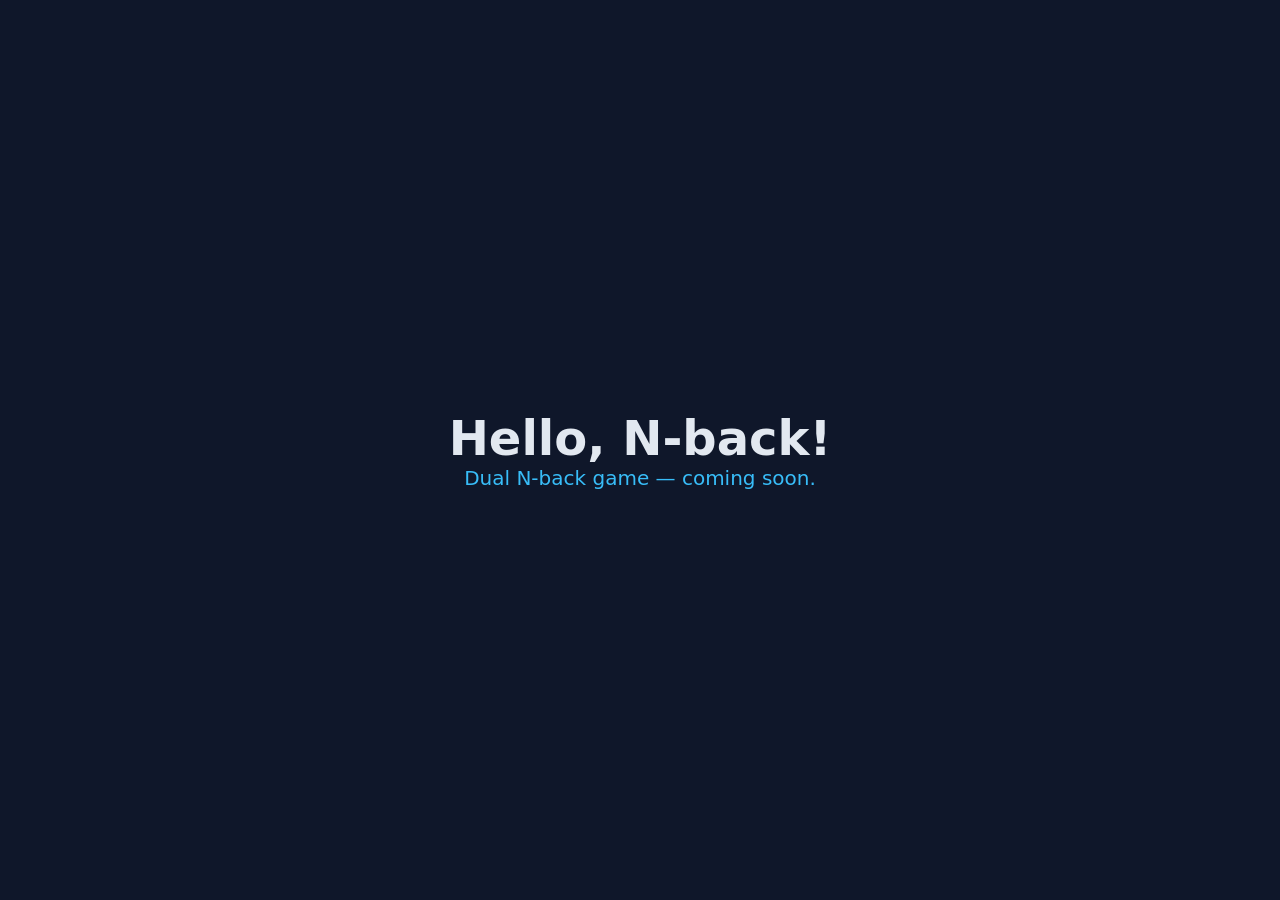
==== index.html @ 2f63798d "Add AGENTS.md, spec/plan docs and Hello World landing page Co-authored-by: JonasWillen <JonasWillen@" ====
<!DOCTYPE html>
<html lang="en">
<head>
  <meta charset="UTF-8" />
  <meta name="viewport" content="width=device-width, initial-scale=1.0, viewport-fit=cover" />
  <meta name="description" content="Dual N-back working-memory game" />
  <meta name="theme-color" content="#1e293b" />
  <title>NBackWeb — Dual N-back</title>
  <style>
    :root {
      --bg: #0f172a;
      --fg: #e2e8f0;
      --accent: #38bdf8;
    }
    * { box-sizing: border-box; }
    html, body { height: 100%; }
    body {
      margin: 0;
      display: flex;
      flex-direction: column;
      align-items: center;
      justify-content: center;
      gap: 0.5rem;
      background: var(--bg);
      color: var(--fg);
      font-family: system-ui, -apple-system, "Segoe UI", Roboto, sans-serif;
      text-align: center;
      padding: env(safe-area-inset-top) env(safe-area-inset-right) env(safe-area-inset-bottom) env(safe-area-inset-left);
    }
    h1 { font-size: clamp(1.75rem, 6vw, 3rem); margin: 0; }
    p { font-size: clamp(1rem, 3.5vw, 1.25rem); color: var(--accent); margin: 0; }
  </style>
</head>
<body>
  <main>
    <h1>Hello, N-back!</h1>
    <p>Dual N-back game — coming soon.</p>
  </main>
</body>
</html>
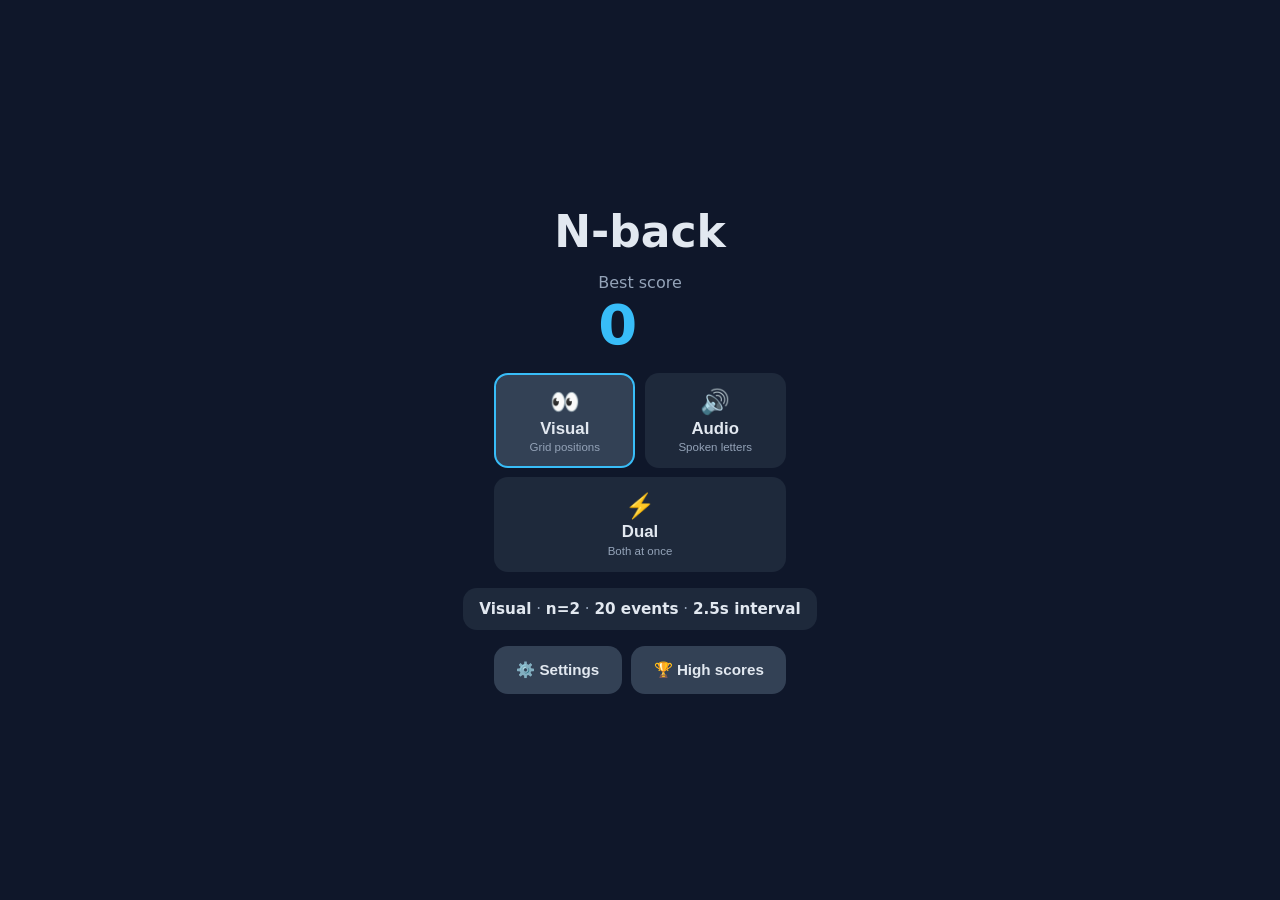
==== commit f960e3ab: "Add M3 views, screens and playable game wiring Co-authored-by: JonasWillen <JonasWillen@users.norepl" ====
--- a/index.html
+++ b/index.html
@@ -6,35 +6,114 @@
   <meta name="description" content="Dual N-back working-memory game" />
   <meta name="theme-color" content="#1e293b" />
   <title>NBackWeb — Dual N-back</title>
-  <style>
-    :root {
-      --bg: #0f172a;
-      --fg: #e2e8f0;
-      --accent: #38bdf8;
-    }
-    * { box-sizing: border-box; }
-    html, body { height: 100%; }
-    body {
-      margin: 0;
-      display: flex;
-      flex-direction: column;
-      align-items: center;
-      justify-content: center;
-      gap: 0.5rem;
-      background: var(--bg);
-      color: var(--fg);
-      font-family: system-ui, -apple-system, "Segoe UI", Roboto, sans-serif;
-      text-align: center;
-      padding: env(safe-area-inset-top) env(safe-area-inset-right) env(safe-area-inset-bottom) env(safe-area-inset-left);
-    }
-    h1 { font-size: clamp(1.75rem, 6vw, 3rem); margin: 0; }
-    p { font-size: clamp(1rem, 3.5vw, 1.25rem); color: var(--accent); margin: 0; }
-  </style>
+  <link rel="stylesheet" href="css/styles.css" />
 </head>
 <body>
-  <main>
-    <h1>Hello, N-back!</h1>
-    <p>Dual N-back game — coming soon.</p>
-  </main>
+
+  <!-- HOME -->
+  <section id="home-screen" class="screen">
+    <h1>N-back</h1>
+    <div>
+      <div class="muted">Best score</div>
+      <div class="big-score" id="home-best">0</div>
+    </div>
+    <div class="mode-picker">
+      <button class="btn mode-btn" data-mode="visual"><span class="emoji">👀</span>Visual<span class="desc">Grid positions</span></button>
+      <button class="btn mode-btn" data-mode="audio"><span class="emoji">🔊</span>Audio<span class="desc">Spoken letters</span></button>
+      <button class="btn mode-btn" data-mode="dual"><span class="emoji">⚡</span>Dual<span class="desc">Both at once</span></button>
+    </div>
+    <div class="settings-summary" id="home-summary"></div>
+    <div class="mode-picker">
+      <button class="btn subtle" id="home-settings">⚙️ Settings</button>
+      <button class="btn subtle" id="home-scores">🏆 High scores</button>
+    </div>
+  </section>
+
+  <!-- GAME -->
+  <section id="game-screen" class="screen">
+    <div class="status-bar" id="game-status" style="display:none">
+      <span>Event <strong id="game-event-num">0</strong>/<strong id="game-event-total">0</strong></span>
+      <span>Correct <strong id="game-correct">0</strong></span>
+    </div>
+    <div class="grid" id="game-grid"></div>
+    <div class="match-buttons">
+      <button class="btn match-btn" id="btn-match-visual">👁 Position match</button>
+      <button class="btn match-btn" id="btn-match-audio">👂 Sound match</button>
+    </div>
+    <div style="display:flex; gap:0.6rem">
+      <button class="btn subtle" id="game-home">Home</button>
+    </div>
+    <div id="game-start-overlay" style="display:flex; flex-direction:column; gap:0.8rem; align-items:center">
+      <p class="muted">Tap <strong>Position/Sound match</strong> when the stimulus repeats from <strong>n</strong> steps back.</p>
+      <button class="btn primary" id="game-start">▶ Start round</button>
+    </div>
+  </section>
+
+  <!-- SETTINGS -->
+  <section id="settings-screen" class="screen">
+    <h2>⚙️ Settings</h2>
+    <form class="form" onsubmit="return false">
+      <div class="field">
+        <label for="set-modality">Modality</label>
+        <select id="set-modality">
+          <option value="visual">Visual</option>
+          <option value="audio">Audio</option>
+          <option value="dual">Dual</option>
+        </select>
+      </div>
+      <div class="field">
+        <label for="set-n">n-back level</label>
+        <input type="number" id="set-n" min="1" max="9" />
+      </div>
+      <div class="field">
+        <label for="set-events">Events per round</label>
+        <input type="number" id="set-events" min="5" max="100" />
+      </div>
+      <div class="field">
+        <label for="set-interval">Time between events (ms)</label>
+        <input type="number" id="set-interval" min="1000" max="6000" step="500" />
+      </div>
+      <div class="field">
+        <label for="set-grid">Grid size (N×N)</label>
+        <input type="number" id="set-grid" min="2" max="6" />
+      </div>
+      <div class="field">
+        <label for="set-letters">Spoken letters</label>
+        <input type="number" id="set-letters" min="2" max="8" />
+      </div>
+      <div style="display:flex; gap:0.6rem">
+        <button class="btn primary" id="settings-save" type="button">Save</button>
+        <button class="btn subtle" id="settings-back" type="button">Back</button>
+      </div>
+    </form>
+  </section>
+
+  <!-- SCORES -->
+  <section id="scores-screen" class="screen">
+    <h2>🏆 High scores</h2>
+    <div class="sort-picker">
+      <button class="btn subtle sort-btn selected" data-sort="score">Score</button>
+      <button class="btn subtle sort-btn" data-sort="name">Name</button>
+      <button class="btn subtle sort-btn" data-sort="date">Date</button>
+    </div>
+    <ul class="scores-list" id="scores-list"></ul>
+    <button class="btn subtle" id="scores-back">Back</button>
+  </section>
+
+  <!-- SUMMARY -->
+  <section id="summary-screen" class="screen">
+    <h2>Round complete!</h2>
+    <div class="summary-stats" id="summary-rows"></div>
+    <div class="save-row">
+      <input type="text" id="summary-name" maxlength="20" placeholder="Your name" />
+      <button class="btn primary" id="summary-save">Save score</button>
+    </div>
+    <div style="display:flex; gap:0.6rem">
+      <button class="btn" id="summary-replay">↻ Play again</button>
+      <button class="btn subtle" id="summary-home">Home</button>
+    </div>
+  </section>
+
+  <script type="module" src="js/app.js"></script>
 </body>
 </html>
--- a/css/styles.css
+++ b/css/styles.css
@@ -0,0 +1,203 @@
+:root {
+  --bg: #0f172a;
+  --surface: #1e293b;
+  --surface-2: #334155;
+  --fg: #e2e8f0;
+  --muted: #94a3b8;
+  --accent: #38bdf8;
+  --accent-2: #a78bfa;
+  --good: #34d399;
+  --bad: #f472b6;
+}
+
+* { box-sizing: border-box; }
+html, body { height: 100%; }
+
+body {
+  margin: 0;
+  background: var(--bg);
+  color: var(--fg);
+  font-family: system-ui, -apple-system, "Segoe UI", Roboto, sans-serif;
+  -webkit-font-smoothing: antialiased;
+  padding: env(safe-area-inset-top) env(safe-area-inset-right) env(safe-area-inset-bottom) env(safe-area-inset-left);
+}
+
+.screen {
+  display: none;
+  flex-direction: column;
+  align-items: center;
+  justify-content: center;
+  gap: 1rem;
+  min-height: 100dvh;
+  padding: 1.25rem;
+  max-width: 720px;
+  margin: 0 auto;
+}
+.screen.active { display: flex; }
+
+h1 { font-size: clamp(1.75rem, 7vw, 2.75rem); margin: 0; }
+h2 { font-size: clamp(1.15rem, 4vw, 1.5rem); margin: 0; }
+
+.muted { color: var(--muted); }
+.big-score { font-size: clamp(2rem, 9vw, 3.5rem); color: var(--accent); font-weight: 700; }
+
+/* Buttons */
+.btn {
+  appearance: none;
+  border: none;
+  border-radius: 14px;
+  background: var(--surface);
+  color: var(--fg);
+  font-size: 1.05rem;
+  font-weight: 600;
+  padding: 0.9rem 1.4rem;
+  min-height: 48px;
+  min-width: 88px;
+  cursor: pointer;
+  transition: transform 0.08s ease, background 0.15s ease;
+  touch-action: manipulation;
+}
+.btn:active { transform: scale(0.96); }
+.btn.primary { background: var(--accent); color: #0f172a; }
+.btn.subtle { background: var(--surface-2); font-size: 0.95rem; }
+
+/* Home */
+.mode-picker { display: flex; gap: 0.6rem; flex-wrap: wrap; justify-content: center; }
+.mode-btn {
+  flex: 1 1 100px;
+  display: flex;
+  flex-direction: column;
+  gap: 0.15rem;
+  align-items: center;
+  padding: 0.8rem 0.5rem;
+  border: 2px solid transparent;
+}
+.mode-btn .emoji { font-size: 1.5rem; }
+.mode-btn.selected { border-color: var(--accent); background: var(--surface-2); }
+.mode-btn .desc { font-size: 0.72rem; color: var(--muted); font-weight: 400; }
+
+.settings-summary {
+  background: var(--surface);
+  border-radius: 14px;
+  padding: 0.75rem 1rem;
+  font-size: 0.95rem;
+  color: var(--muted);
+  text-align: center;
+}
+.settings-summary strong { color: var(--fg); }
+
+/* Grid */
+.grid {
+  display: grid;
+  gap: clamp(6px, 1.5vw, 12px);
+  width: min(88vw, 60dvh, 420px);
+  aspect-ratio: 1;
+}
+.cell {
+  background: var(--surface);
+  border-radius: clamp(8px, 2vw, 16px);
+  transition: background 0.12s ease, box-shadow 0.12s ease;
+}
+.cell.lit {
+  background: var(--accent);
+  box-shadow: 0 0 clamp(10px, 3vw, 24px) var(--accent);
+}
+
+/* Game status bar */
+.status-bar {
+  display: flex;
+  gap: 1.25rem;
+  font-size: 0.95rem;
+  color: var(--muted);
+}
+.status-bar strong { color: var(--fg); font-variant-numeric: tabular-nums; }
+
+/* Match buttons */
+.match-buttons { display: flex; gap: 0.75rem; flex-wrap: wrap; justify-content: center; }
+.match-btn {
+  min-width: 130px;
+  font-size: 1rem;
+}
+.match-btn.error {
+  animation: shake 0.3s ease;
+  background: var(--bad);
+}
+.match-btn.good { animation: pop 0.25s ease; }
+
+@keyframes shake {
+  0%, 100% { transform: translateX(0); }
+  25% { transform: translateX(-6px); }
+  50% { transform: translateX(6px); }
+  75% { transform: translateX(-4px); }
+}
+@keyframes pop {
+  50% { transform: scale(1.08); }
+}
+
+/* Settings form */
+.form { display: flex; flex-direction: column; gap: 0.9rem; width: min(100%, 340px); }
+.field { display: flex; flex-direction: column; gap: 0.3rem; }
+.field label { font-size: 0.85rem; color: var(--muted); }
+.field select, .field input[type="number"] {
+  background: var(--surface);
+  color: var(--fg);
+  border: 1px solid var(--surface-2);
+  border-radius: 10px;
+  padding: 0.7rem;
+  font-size: 1rem;
+  min-height: 48px;
+}
+
+/* Scores */
+.scores-list {
+  list-style: none;
+  margin: 0;
+  padding: 0;
+  width: min(100%, 420px);
+  display: flex;
+  flex-direction: column;
+  gap: 0.5rem;
+  max-height: 45dvh;
+  overflow-y: auto;
+}
+.scores-list li {
+  display: flex;
+  justify-content: space-between;
+  gap: 0.75rem;
+  background: var(--surface);
+  padding: 0.7rem 1rem;
+  border-radius: 12px;
+  font-size: 0.95rem;
+}
+.scores-list .score-value { color: var(--accent); font-weight: 700; }
+.sort-picker { display: flex; gap: 0.5rem; }
+.sort-btn { padding: 0.5rem 0.9rem; min-height: 44px; font-size: 0.85rem; }
+.sort-btn.selected { background: var(--accent); color: var(--bg); }
+
+/* Summary screen */
+.summary-stats {
+  display: flex;
+  flex-direction: column;
+  gap: 0.4rem;
+  background: var(--surface);
+  border-radius: 14px;
+  padding: 1rem 1.5rem;
+  font-size: 0.95rem;
+}
+.save-row { display: flex; gap: 0.5rem; flex-wrap: wrap; justify-content: center; }
+.save-row input {
+  flex: 1 1 140px;
+  background: var(--surface);
+  color: var(--fg);
+  border: 1px solid var(--surface-2);
+  border-radius: 10px;
+  padding: 0.7rem;
+  font-size: 1rem;
+  min-height: 48px;
+}
+
+/* Landscape tweak: put grid and buttons side by side on wide short screens */
+@media (orientation: landscape) and (max-height: 500px) {
+  .screen.active { justify-content: flex-start; padding-top: 0.75rem; }
+  #game-screen { display: grid !important; grid-template-columns: minmax(200px, 1fr) minmax(200px, 1fr); align-items: center; width: 100%; max-width: 700px; }
+}
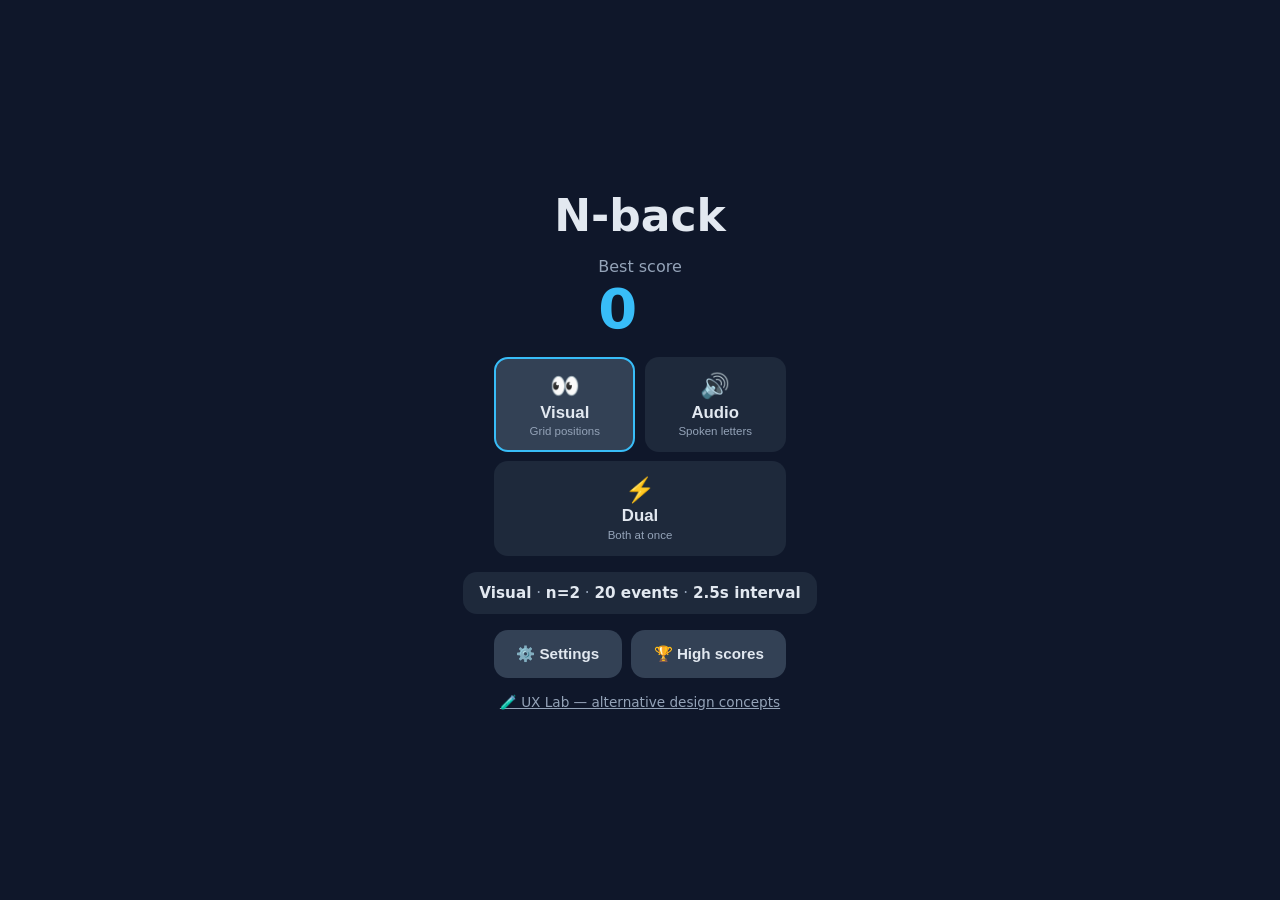
==== commit ecb43ae6: "Add UX Lab page with 20 alternative game and menu design concepts Co-authored-by: JonasWillen <Jonas" ====
--- a/index.html
+++ b/index.html
@@ -27,6 +27,7 @@
       <button class="btn subtle" id="home-settings">⚙️ Settings</button>
       <button class="btn subtle" id="home-scores">🏆 High scores</button>
     </div>
+    <a href="ux-lab.html" style="color:#94a3b8;font-size:0.85rem">🧪 UX Lab — alternative design concepts</a>
   </section>
 
   <!-- GAME -->
--- a/css/styles.css
+++ b/css/styles.css
@@ -102,6 +102,15 @@
   background: var(--accent);
   box-shadow: 0 0 clamp(10px, 3vw, 24px) var(--accent);
 }
+.cell.lit.blink {
+  animation: cell-blink 0.6s ease;
+}
+
+@keyframes cell-blink {
+  0%, 100% { opacity: 1; }
+  20%, 60% { opacity: 0.25; }
+  40%, 80% { opacity: 1; }
+}
 
 /* Game status bar */
 .status-bar {
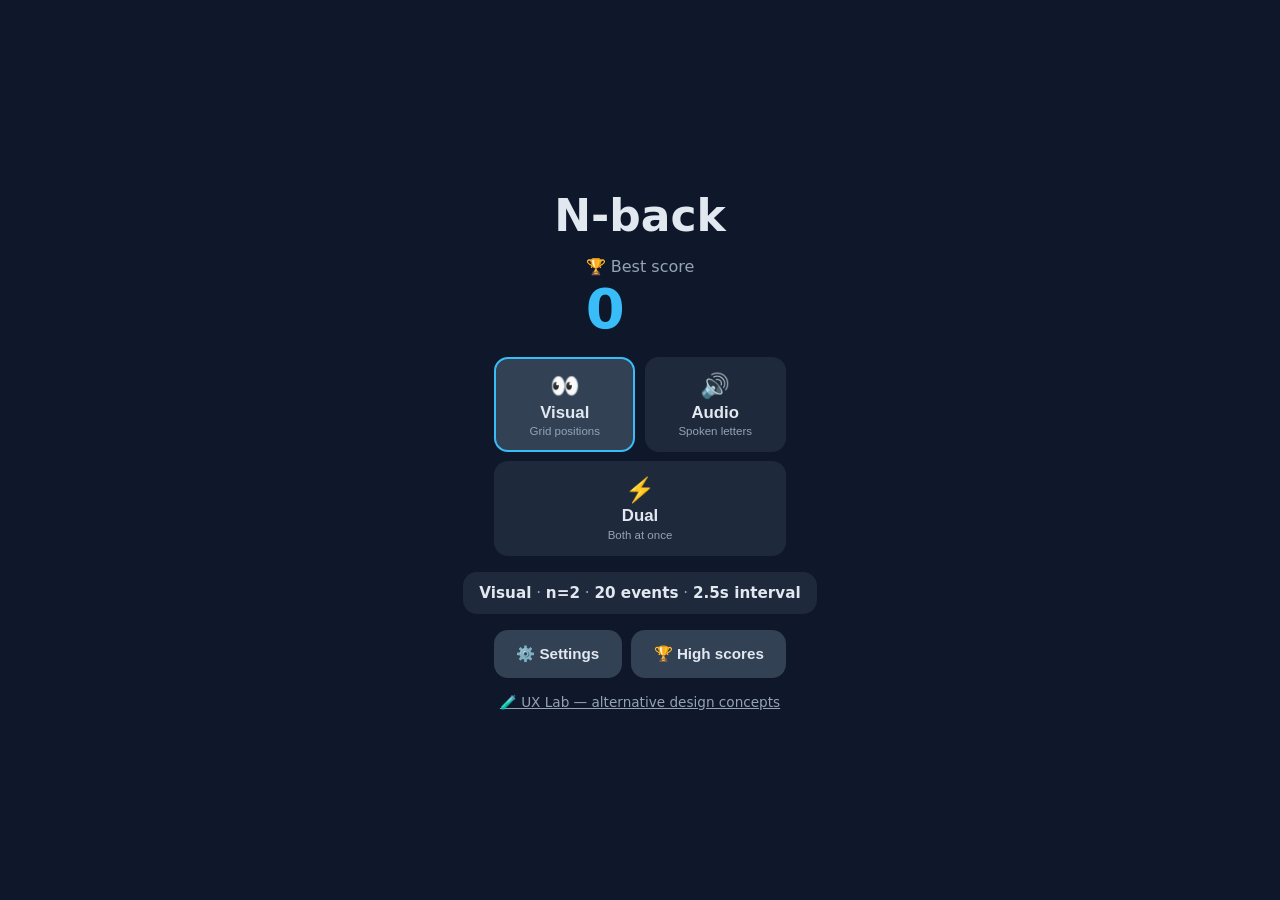
==== commit f728b614: "Add PWA (manifest, service worker, icons) and highscore medal icons Co-authored-by: JonasWillen <Jon" ====
--- a/index.html
+++ b/index.html
@@ -6,6 +6,13 @@
   <meta name="description" content="Dual N-back working-memory game" />
   <meta name="theme-color" content="#1e293b" />
   <title>NBackWeb — Dual N-back</title>
+  <link rel="manifest" href="manifest.webmanifest" />
+  <link rel="icon" type="image/png" sizes="192x192" href="icons/icon-192.png" />
+  <link rel="apple-touch-icon" href="icons/apple-touch-icon.png" />
+  <meta name="mobile-web-app-capable" content="yes" />
+  <meta name="apple-mobile-web-app-capable" content="yes" />
+  <meta name="apple-mobile-web-app-status-bar-style" content="black-translucent" />
+  <meta name="apple-mobile-web-app-title" content="N-back" />
   <link rel="stylesheet" href="css/styles.css" />
 </head>
 <body>
@@ -14,7 +21,7 @@
   <section id="home-screen" class="screen">
     <h1>N-back</h1>
     <div>
-      <div class="muted">Best score</div>
+      <div class="muted">🏆 Best score</div>
       <div class="big-score" id="home-best">0</div>
     </div>
     <div class="mode-picker">
@@ -26,6 +33,7 @@
     <div class="mode-picker">
       <button class="btn subtle" id="home-settings">⚙️ Settings</button>
       <button class="btn subtle" id="home-scores">🏆 High scores</button>
+      <button class="btn subtle" id="home-install" style="display:none">📲 Install app</button>
     </div>
     <a href="ux-lab.html" style="color:#94a3b8;font-size:0.85rem">🧪 UX Lab — alternative design concepts</a>
   </section>
--- a/css/styles.css
+++ b/css/styles.css
@@ -179,6 +179,8 @@
   font-size: 0.95rem;
 }
 .scores-list .score-value { color: var(--accent); font-weight: 700; }
+.scores-list .score-main { flex: 1; min-width: 0; }
+.rank-badge { min-width: 1.7rem; text-align: center; font-size: 1.05rem; }
 .sort-picker { display: flex; gap: 0.5rem; }
 .sort-btn { padding: 0.5rem 0.9rem; min-height: 44px; font-size: 0.85rem; }
 .sort-btn.selected { background: var(--accent); color: var(--bg); }
